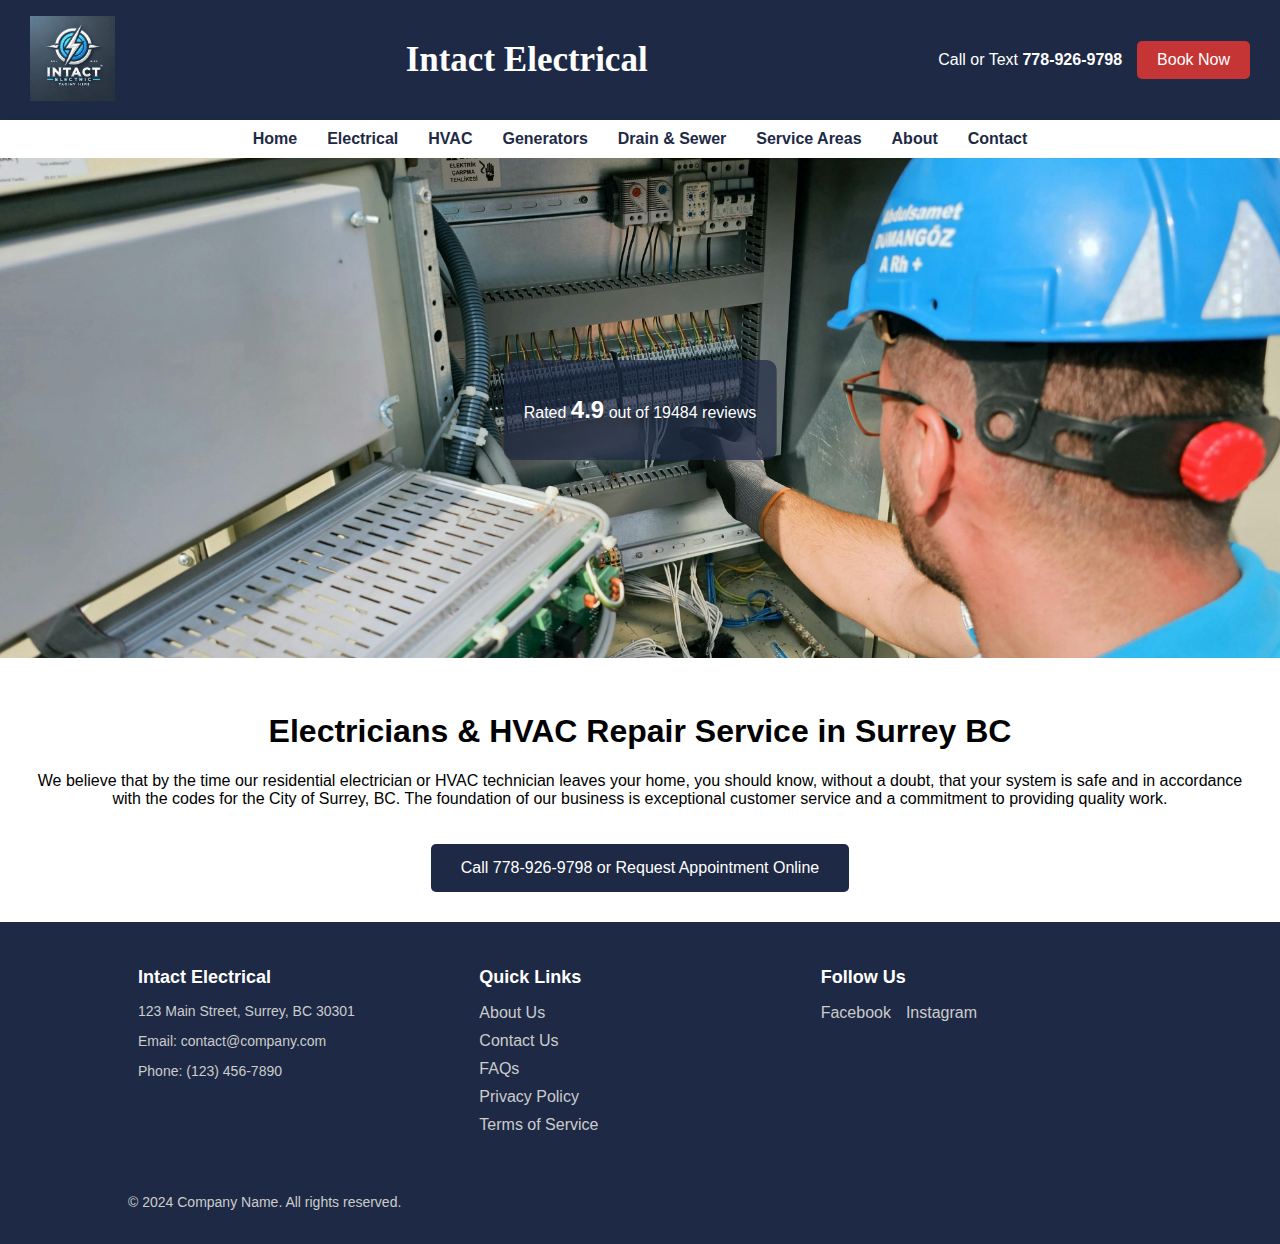
==== index.html @ a77be265 "Add files via upload" ====
<!DOCTYPE html>
<html lang="en">
<head>
    <meta charset="UTF-8">
    <meta name="viewport" content="width=device-width, initial-scale=1.0">
    <title>Intact Electrical</title>
    <link rel="stylesheet" href="styles.css">
</head>
<body>
    <header>
        <div class="header-top">
            <div class="logo">
                <img src="Intact_electrical_logo.png" alt="INTACT ELECTRICAL">
            </div>
            <div class="name">
                <p><strong>Intact Electrical</strong></p>
            </div>
            <div class="contact-info">
                <p>Call or Text <strong>778-926-9798</strong></p>
                <a href="#" class="book-now">Book Now</a>
            </div>
        </div>
        <nav class="navbar">
            <ul>
                <li><a href="index.html">Home</a></li>
                <li><a href="#">Electrical</a></li>
                <li><a href="#">HVAC</a></li>
                <li><a href="#">Generators</a></li>
                <li><a href="#">Drain & Sewer</a></li>
                <li><a href="#">Service Areas</a></li>
                <li><a href="about.html">About</a></li>
                <li><a href="contact.html">Contact</a></li>
            </ul>
        </nav>
    </header>
    
    <main>
        <section class="hero">
            <img src="Intact_electric.jpg" alt="Intact_electric">
            <div class="overlay">
                <p>Rated <span class="rating">4.9</span> out of 19484 reviews</p>
            </div>
        </section>
        
        <section class="services">
            <h1>Electricians & HVAC Repair Service in Surrey BC</h1>
            <p>We believe that by the time our residential electrician or HVAC technician leaves your home, you should know, without a doubt, that your system is safe and in accordance with the codes for the City of Surrey, BC. The foundation of our business is exceptional customer service and a commitment to providing quality work.</p>
            <a href="#" class="call-to-action">Call 778-926-9798 or Request Appointment Online</a>
        </section>
    </main>
</body>
<!-- Footer Section -->
<footer class="footer">
    <div class="container">
      <div class="footer-content">
        <div class="footer-section about">
          <h2>Intact Electrical</h2>
          <p>123 Main Street, Surrey, BC 30301</p>
          <p>Email: contact@company.com</p>
          <p>Phone: (123) 456-7890</p>
        </div>
        <div class="footer-section links">
          <h2>Quick Links</h2>
          <ul>
            <li><a href="about.html">About Us</a></li>
            <li><a href="contact.html">Contact Us</a></li>
            <li><a href="#">FAQs</a></li>
            <li><a href="#">Privacy Policy</a></li>
            <li><a href="#">Terms of Service</a></li>
          </ul>
        </div>
        <div class="footer-section social">
          <h2>Follow Us</h2>
          <ul>
            <li><a href="https://facebook.com" target="_blank">Facebook</a></li>
            <li><a href="https://instagram.com" target="_blank">Instagram</a></li>
          </ul>
        </div>
      </div>
      <div class="footer-bottom">
        <p>&copy; 2024 Company Name. All rights reserved.</p>
      </div>
    </div>
  </footer>
  
</html>
---- styles.css ----
/* styles.css */
body {
    font-family: Arial, sans-serif;
    margin: 0;
    padding: 0;
}

.header-top {
    background-color: #1E2A45;
    color: white;
    display: flex;
    justify-content: space-between;
    align-items: center;
    padding: 5px 30px;
}

.name {
    background-color: #1E2A45;
    color: white;
    font-size: 35px;
    font-family: 'Copperplate';
    display: flex;
    justify-content: space-between;
    align-items: center;
}

.logo img {
    width: 85px;
}

.contact-info {
    display: flex;
    align-items: center;
}

.contact-info p {
    margin: 0;
    margin-right: 15px;
}

.book-now {
    background-color: #C63535;
    color: white;
    padding: 10px 20px;
    text-decoration: none;
    border-radius: 5px;
}

.navbar {
    background-color: white;
    padding: 10px 0;
    box-shadow: 0 2px 4px rgba(0, 0, 0, 0.1);
}

.navbar ul {
    list-style: none;
    margin: 0;
    padding: 0;
    display: flex;
    justify-content: center;
}

.navbar ul li {
    margin: 0 15px;
}

.navbar ul li a {
    text-decoration: none;
    color: #1E2A45;
    font-weight: bold;
}

.hero {
    position: relative;
    text-align: center;
    color: white;
}

.hero img {
    width: 100%;
    max-height: 500px;
    object-fit: cover;
}

.overlay {
    position: absolute;
    top: 50%;
    left: 50%;
    transform: translate(-50%, -50%);
    background-color: rgba(30, 42, 69, 0.7);
    padding: 20px;
    border-radius: 10px;
}

.rating {
    font-size: 1.5em;
    font-weight: bold;
}

.services {
    text-align: center;
    padding: 30px;
}

.call-to-action {
    background-color: #1E2A45;
    color: white;
    padding: 15px 30px;
    text-decoration: none;
    display: inline-block;
    margin-top: 20px;
    border-radius: 5px;
}

/* Footer Styles */
.footer {
    background-color: #1E2A45;
    color: #fff;
    padding: 20px 0;
  }
  
  .container {
    width: 80%;
    margin: 0 auto;
    display: flex;
    justify-content: space-between;
    flex-wrap: wrap;
  }
  
  .footer-content {
    display: flex;
    justify-content: space-between;
    width: 100%;
  }
  
  .footer-section {
    flex: 1;
    margin: 10px;
  }
  
  .footer-section h2 {
    color: #fff;
    font-size: 18px;
    margin-bottom: 15px;
  }
  
  .footer-section p {
    font-size: 14px;
    color: #ccc;
  }
  
  .footer-section ul {
    list-style-type: none;
    padding: 0;
  }
  
  .footer-section ul li {
    margin-bottom: 10px;
  }
  
  .footer-section ul li a {
    color: #ccc;
    text-decoration: none;
  }
  
  .footer-section ul li a:hover {
    color: #fff;
  }
  
  .footer-bottom {
    text-align: center;
    margin-top: 20px;
  }
  
  .footer-bottom p {
    font-size: 14px;
    color: #ccc;
  }
  
  .footer-section.social ul {
    display: flex;
    padding: 0;
  }
  
  .footer-section.social ul li {
    margin-right: 15px;
  }
  
  .footer-section.social ul li a {
    display: flex;
    align-items: center;
    color: #ccc;
  }
  
  .footer-section.social ul li a:hover {
    color: #fff;
  }
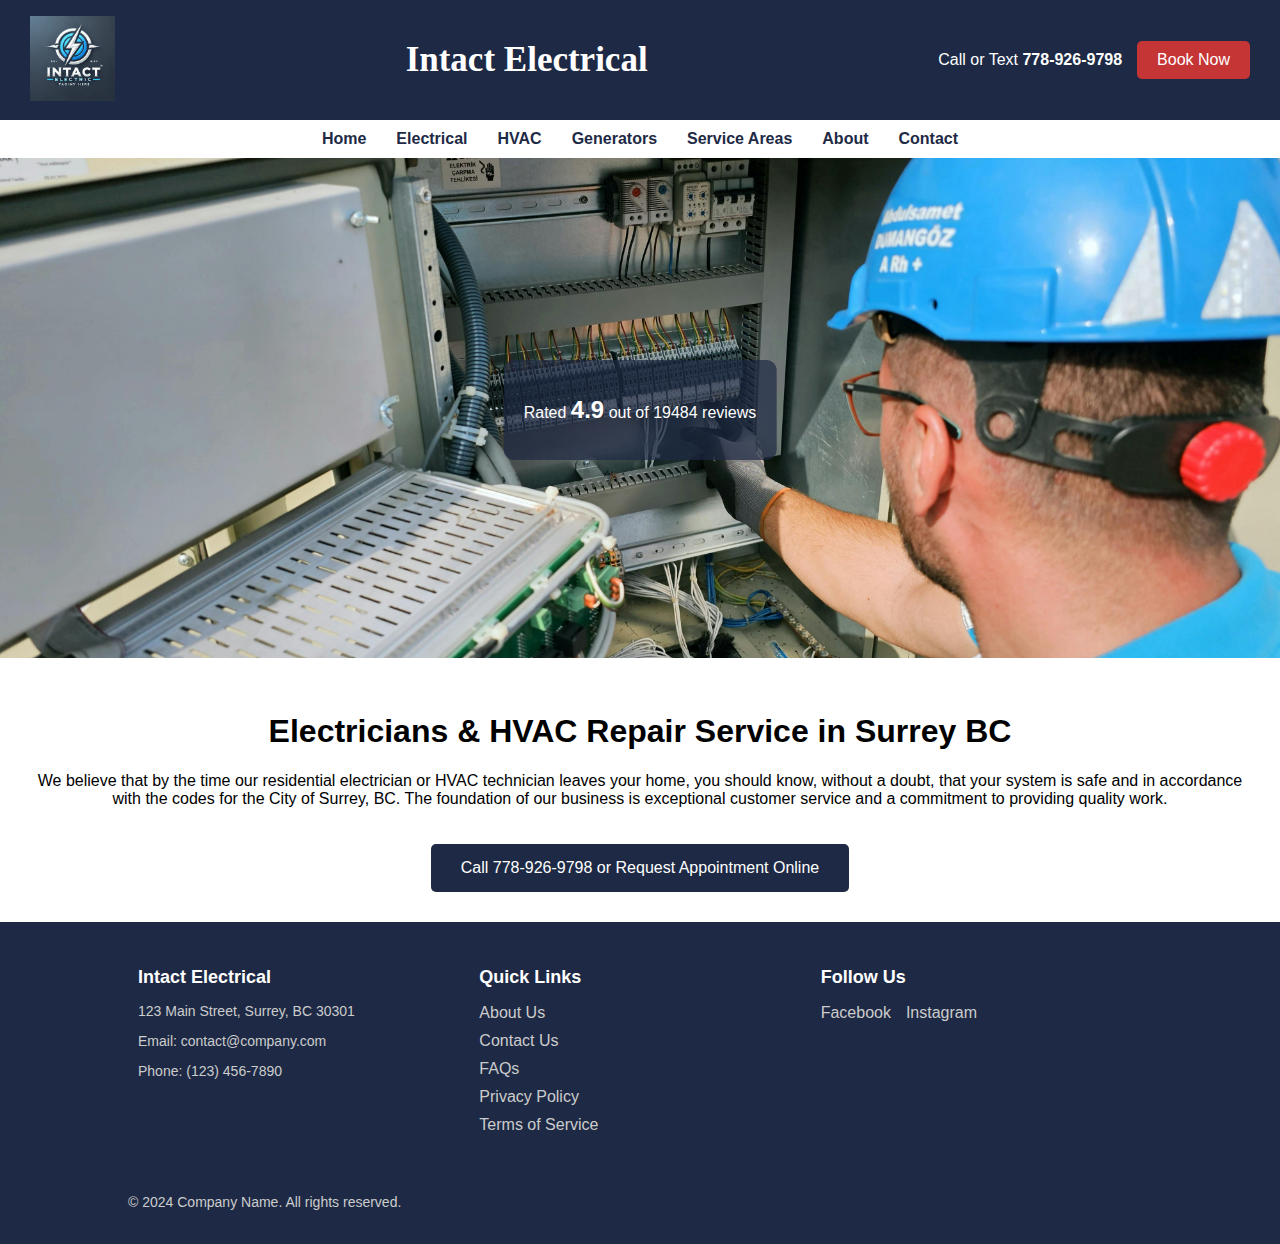
==== commit aa8c61aa: "Added new tabs" ====
--- a/index.html
+++ b/index.html
@@ -23,10 +23,9 @@
         <nav class="navbar">
             <ul>
                 <li><a href="index.html">Home</a></li>
-                <li><a href="#">Electrical</a></li>
+                <li><a href="electrical.html">Electrical</a></li>
                 <li><a href="#">HVAC</a></li>
                 <li><a href="#">Generators</a></li>
-                <li><a href="#">Drain & Sewer</a></li>
                 <li><a href="#">Service Areas</a></li>
                 <li><a href="about.html">About</a></li>
                 <li><a href="contact.html">Contact</a></li>
